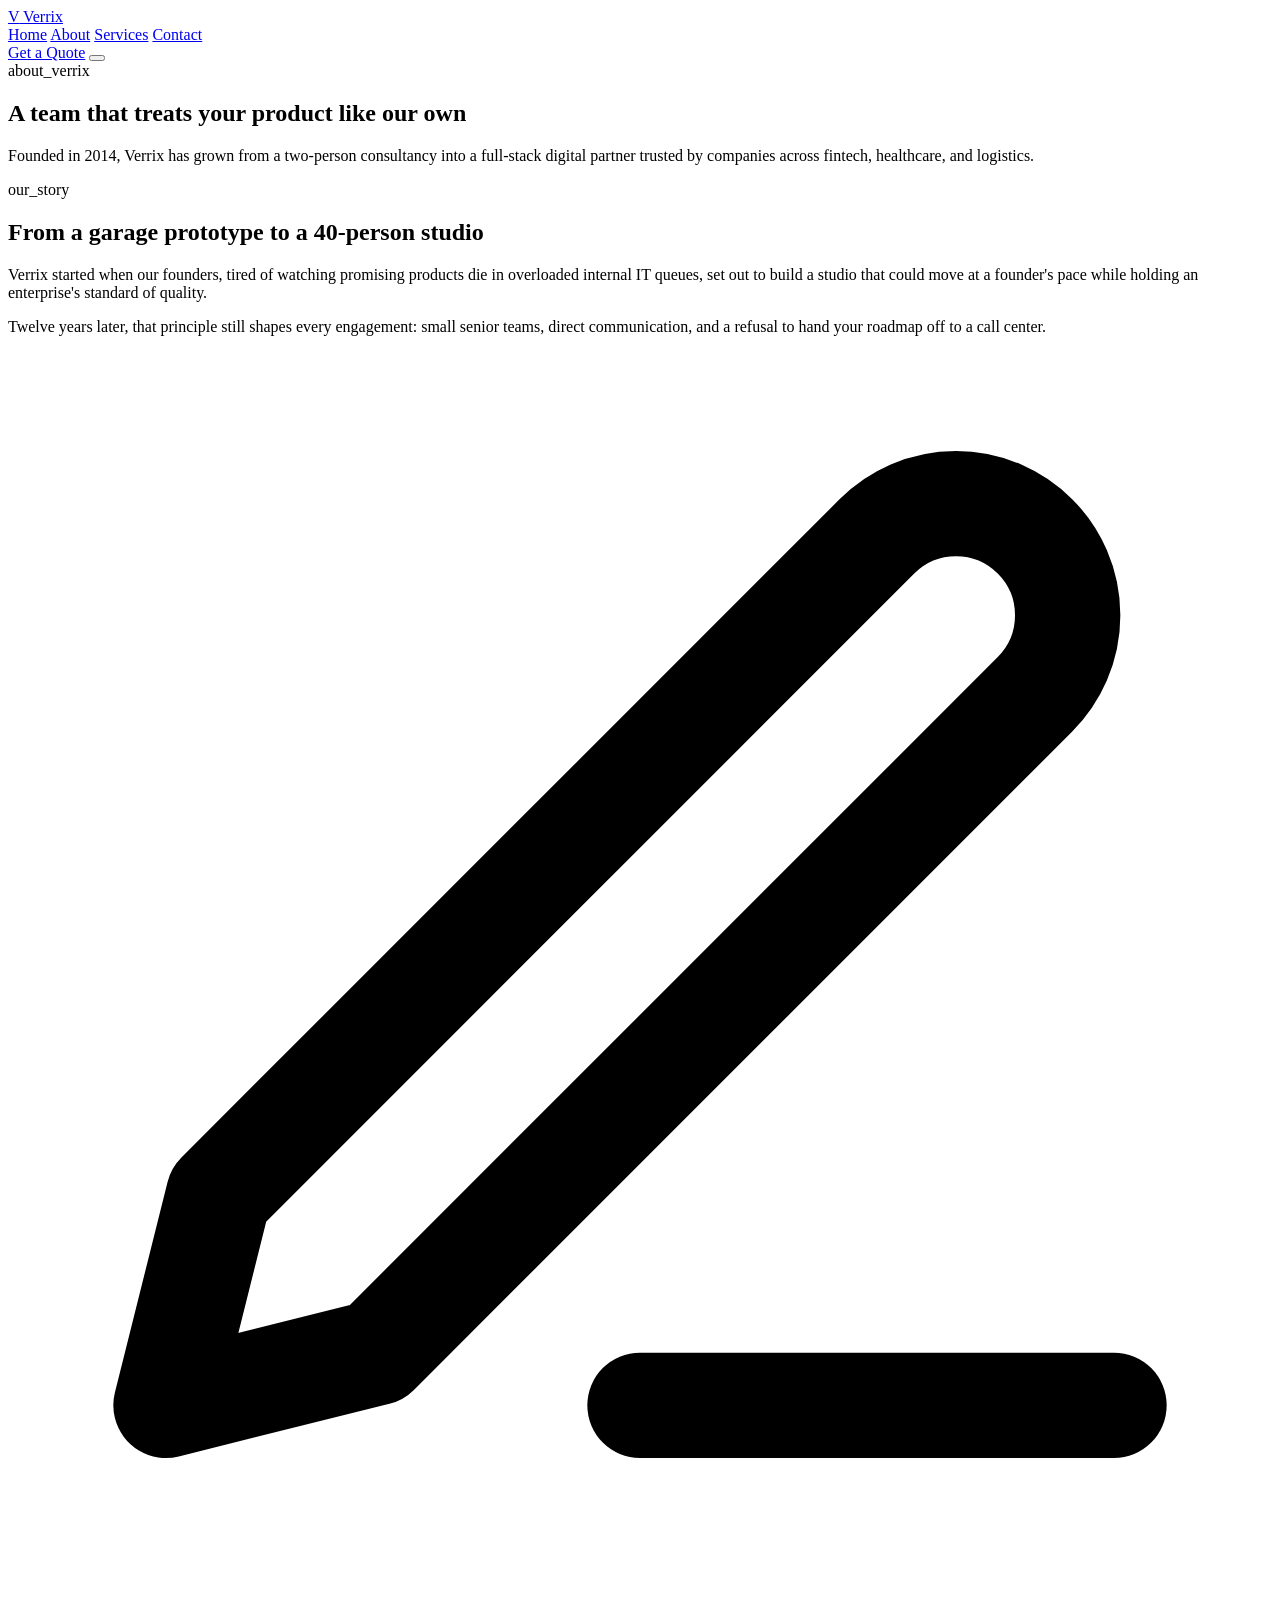
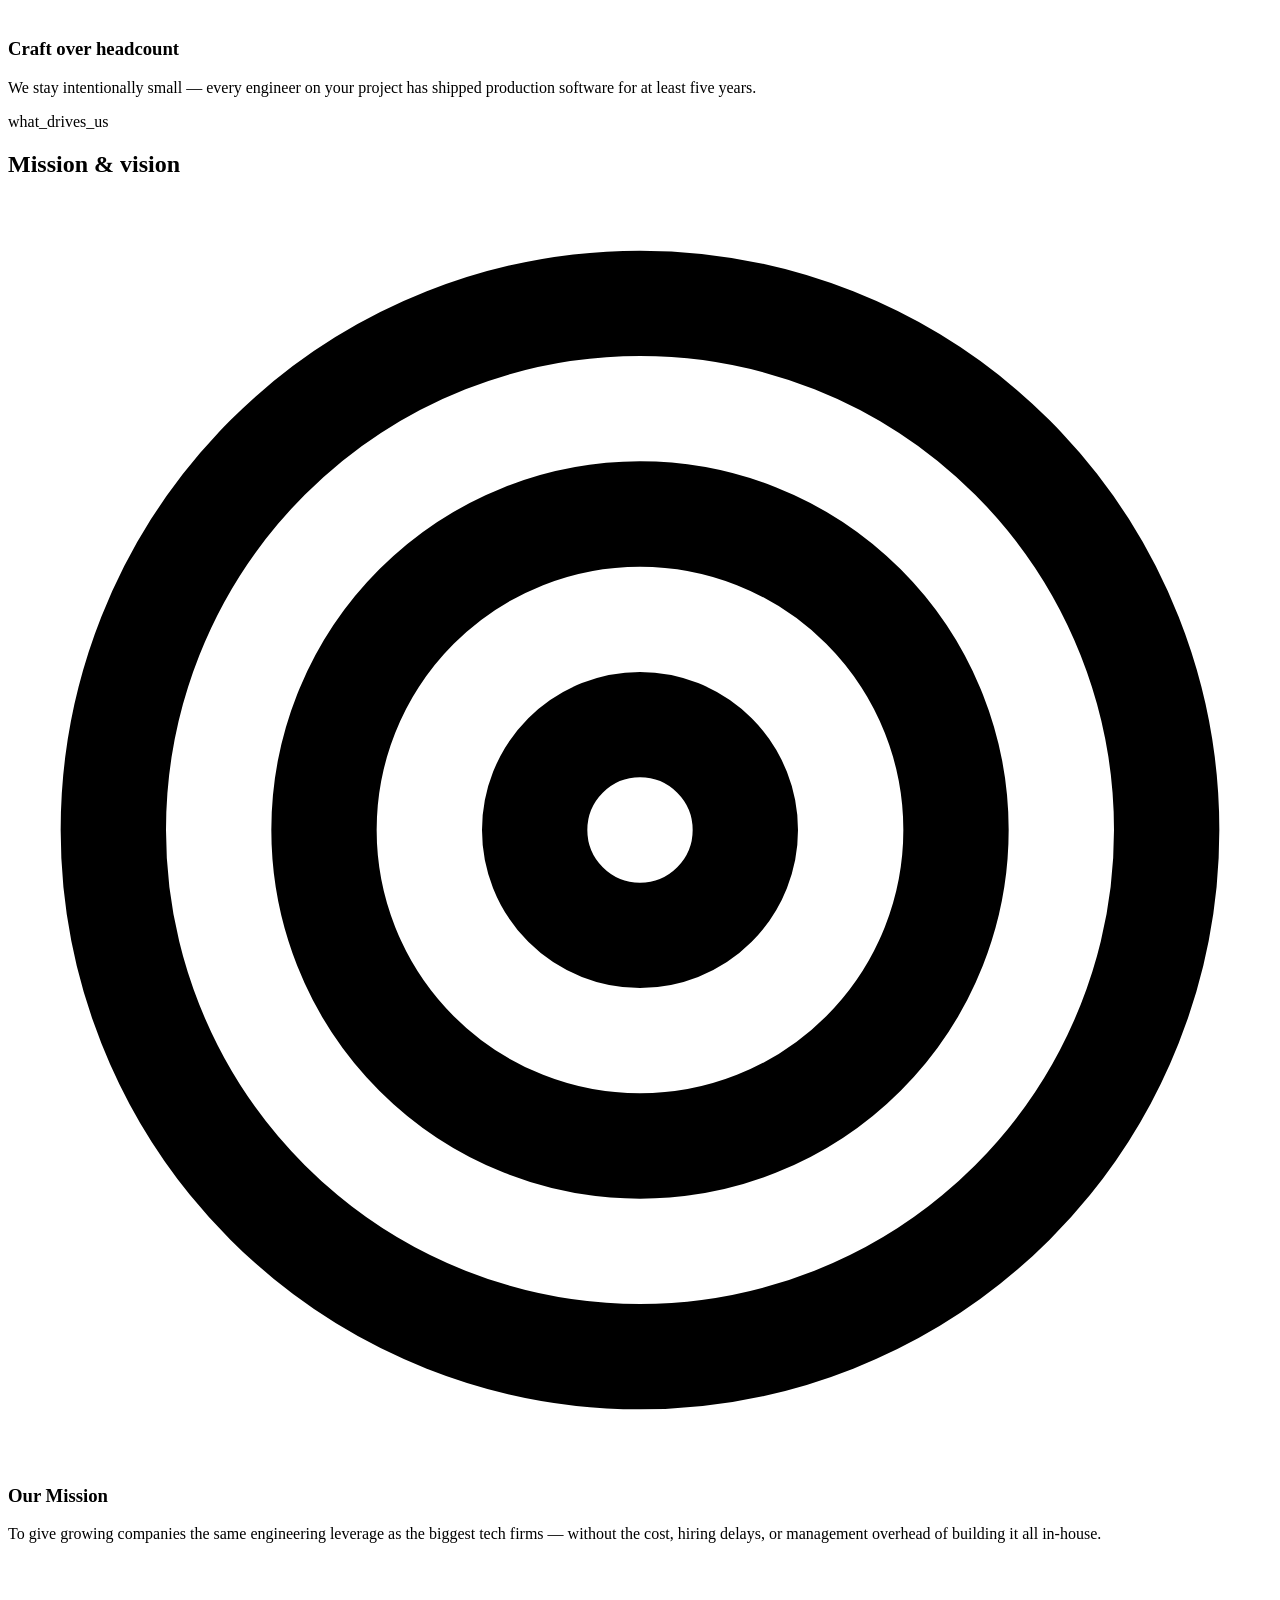
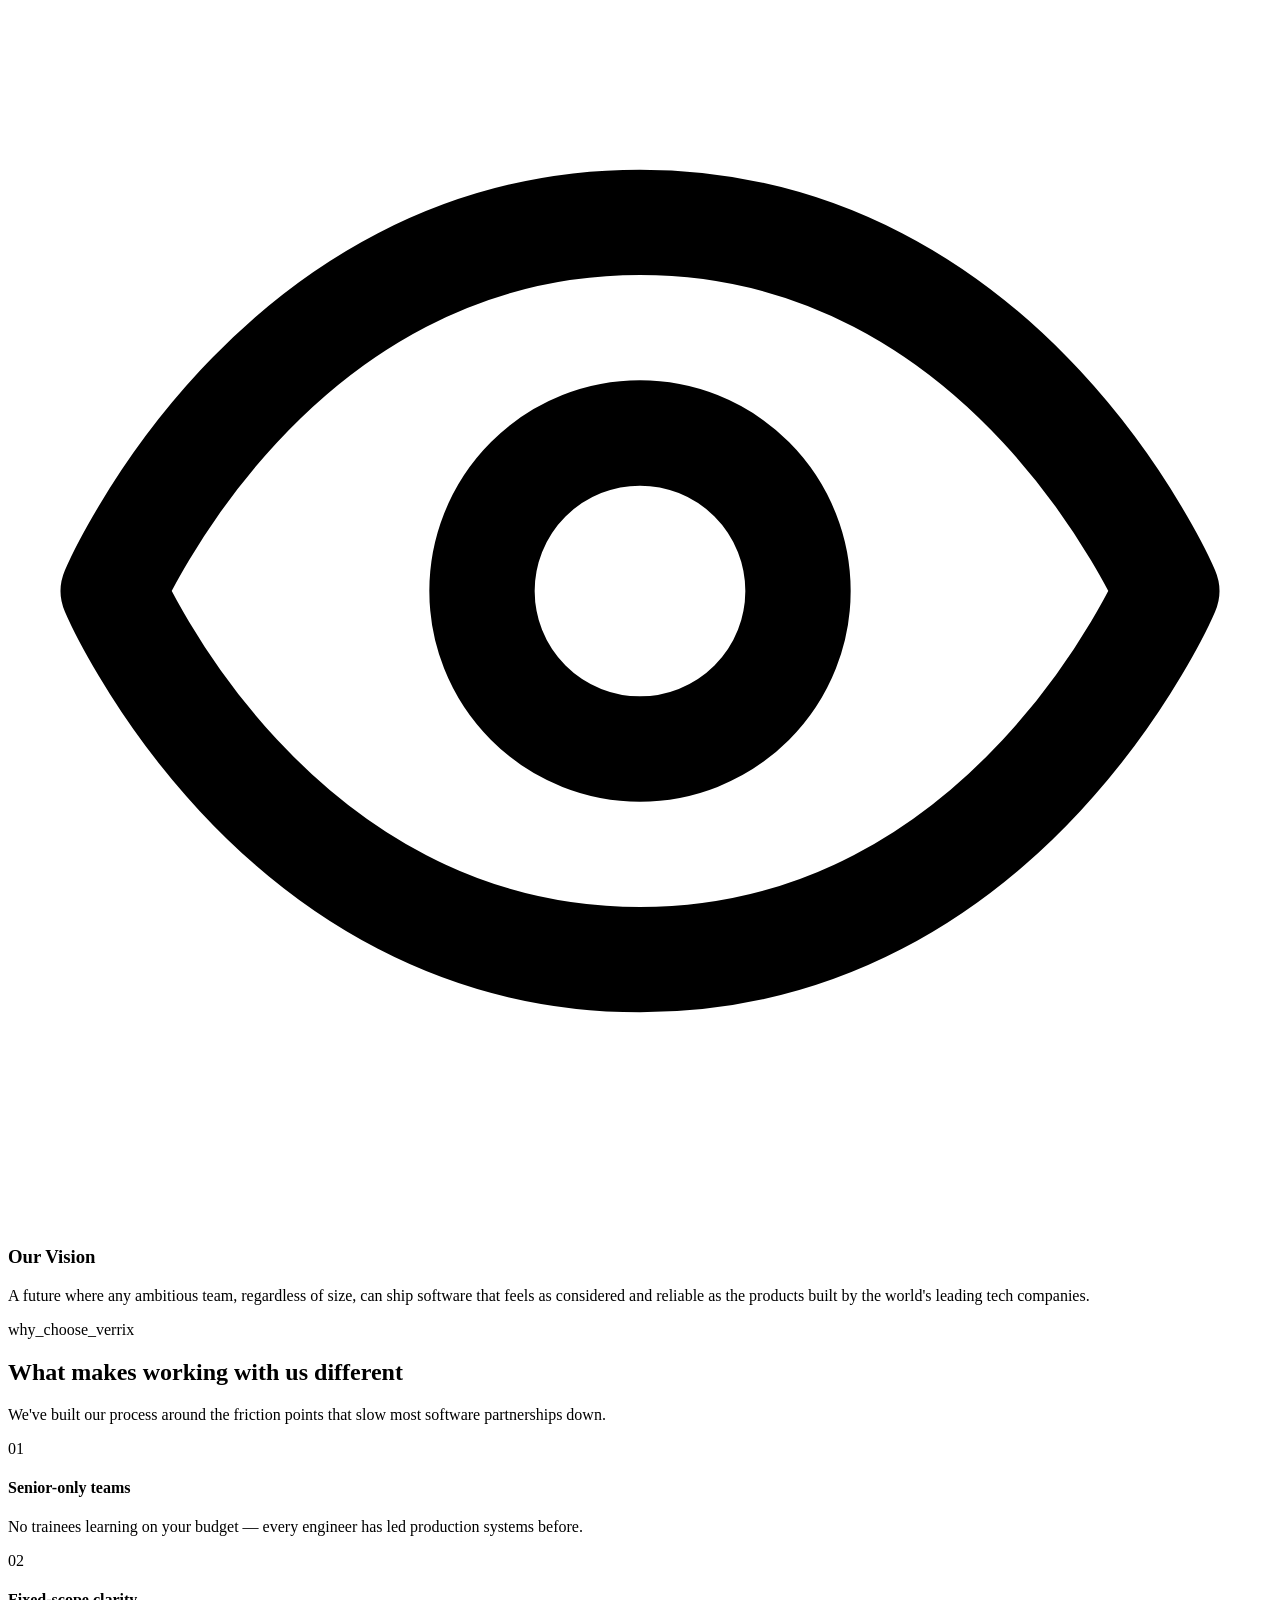
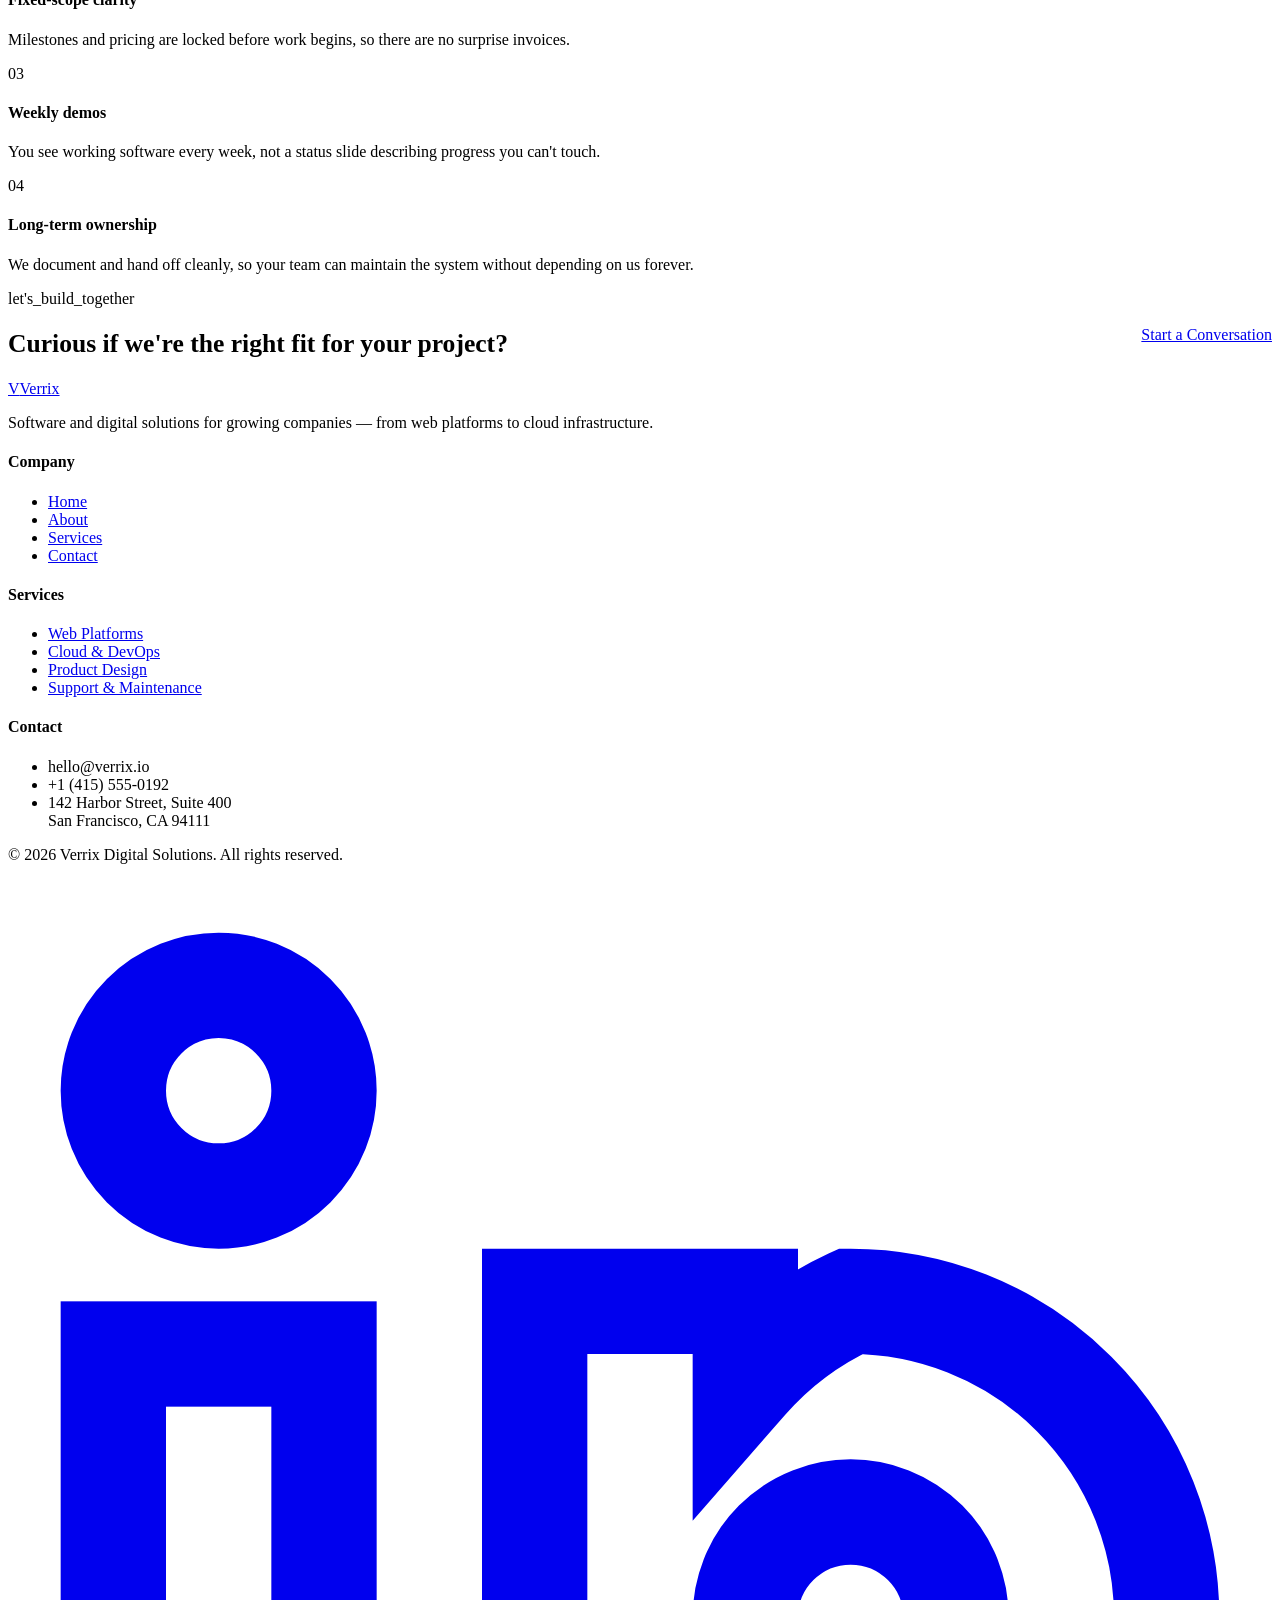
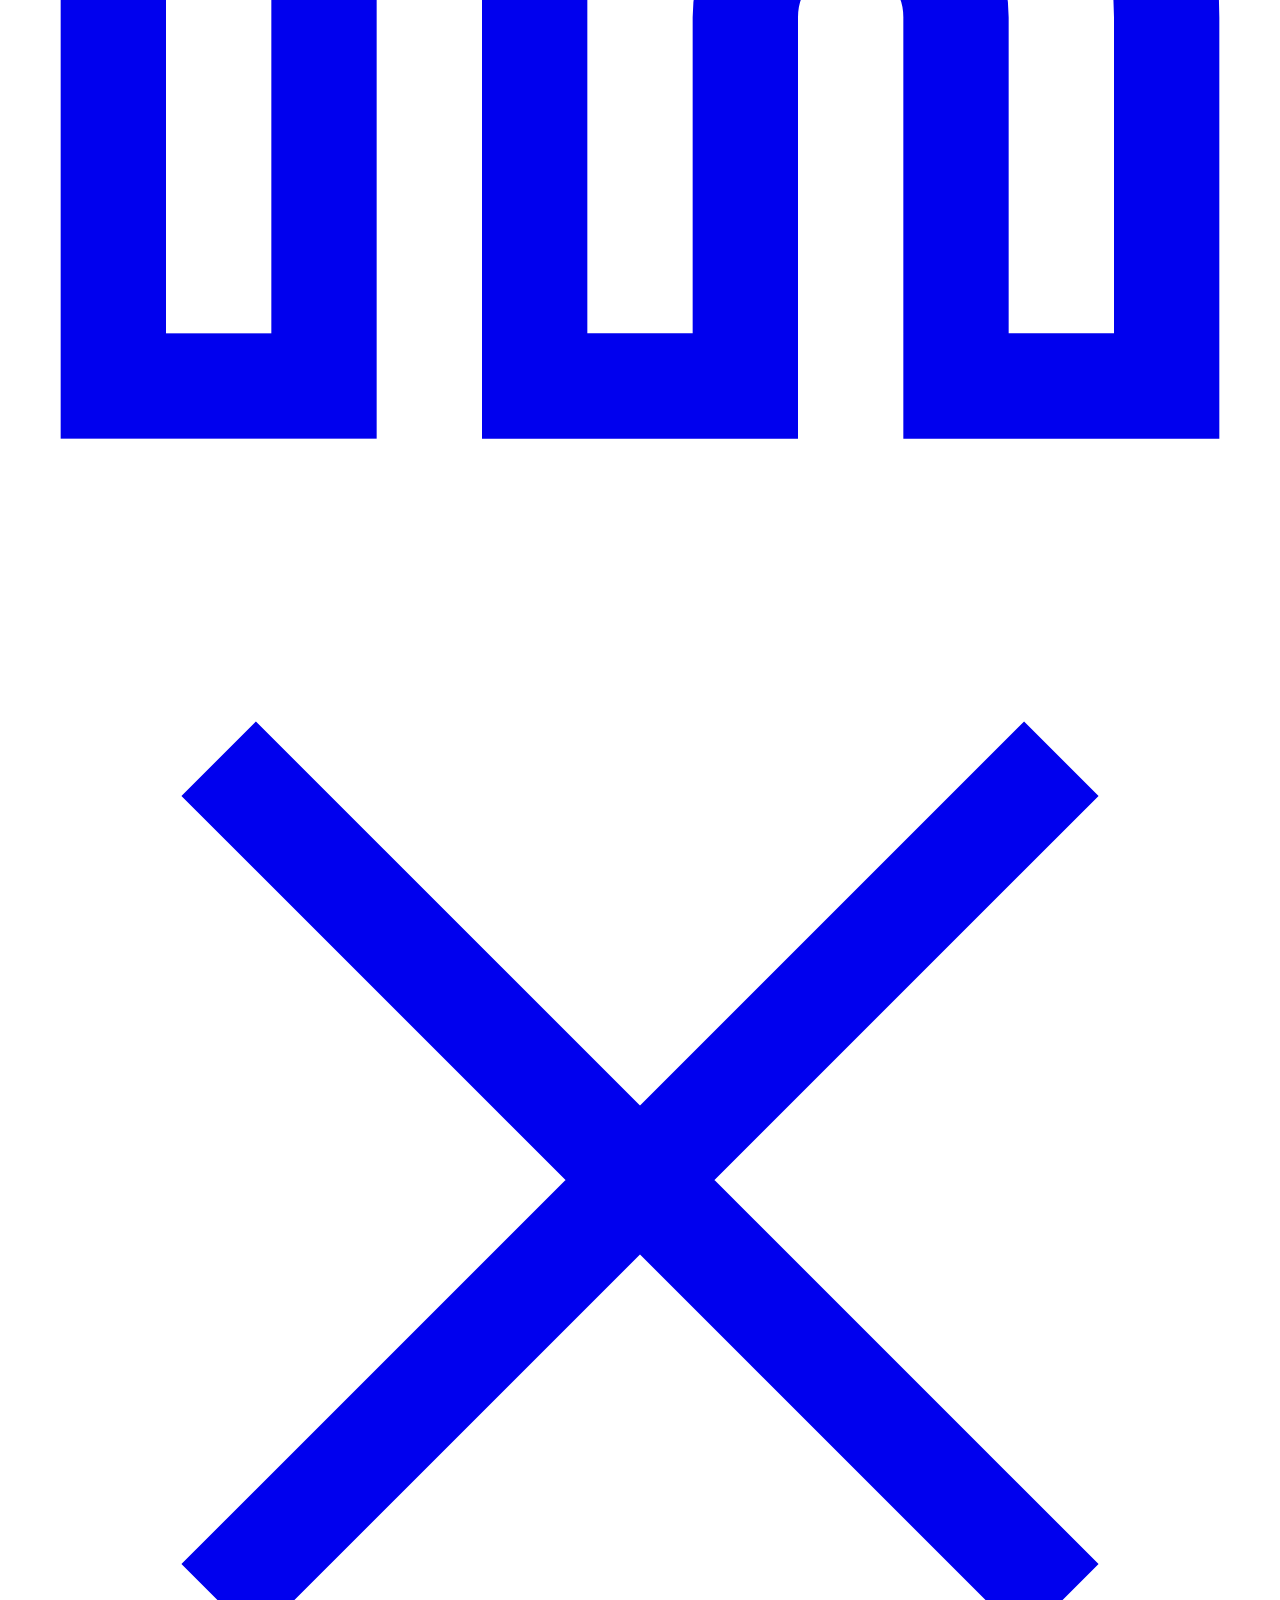
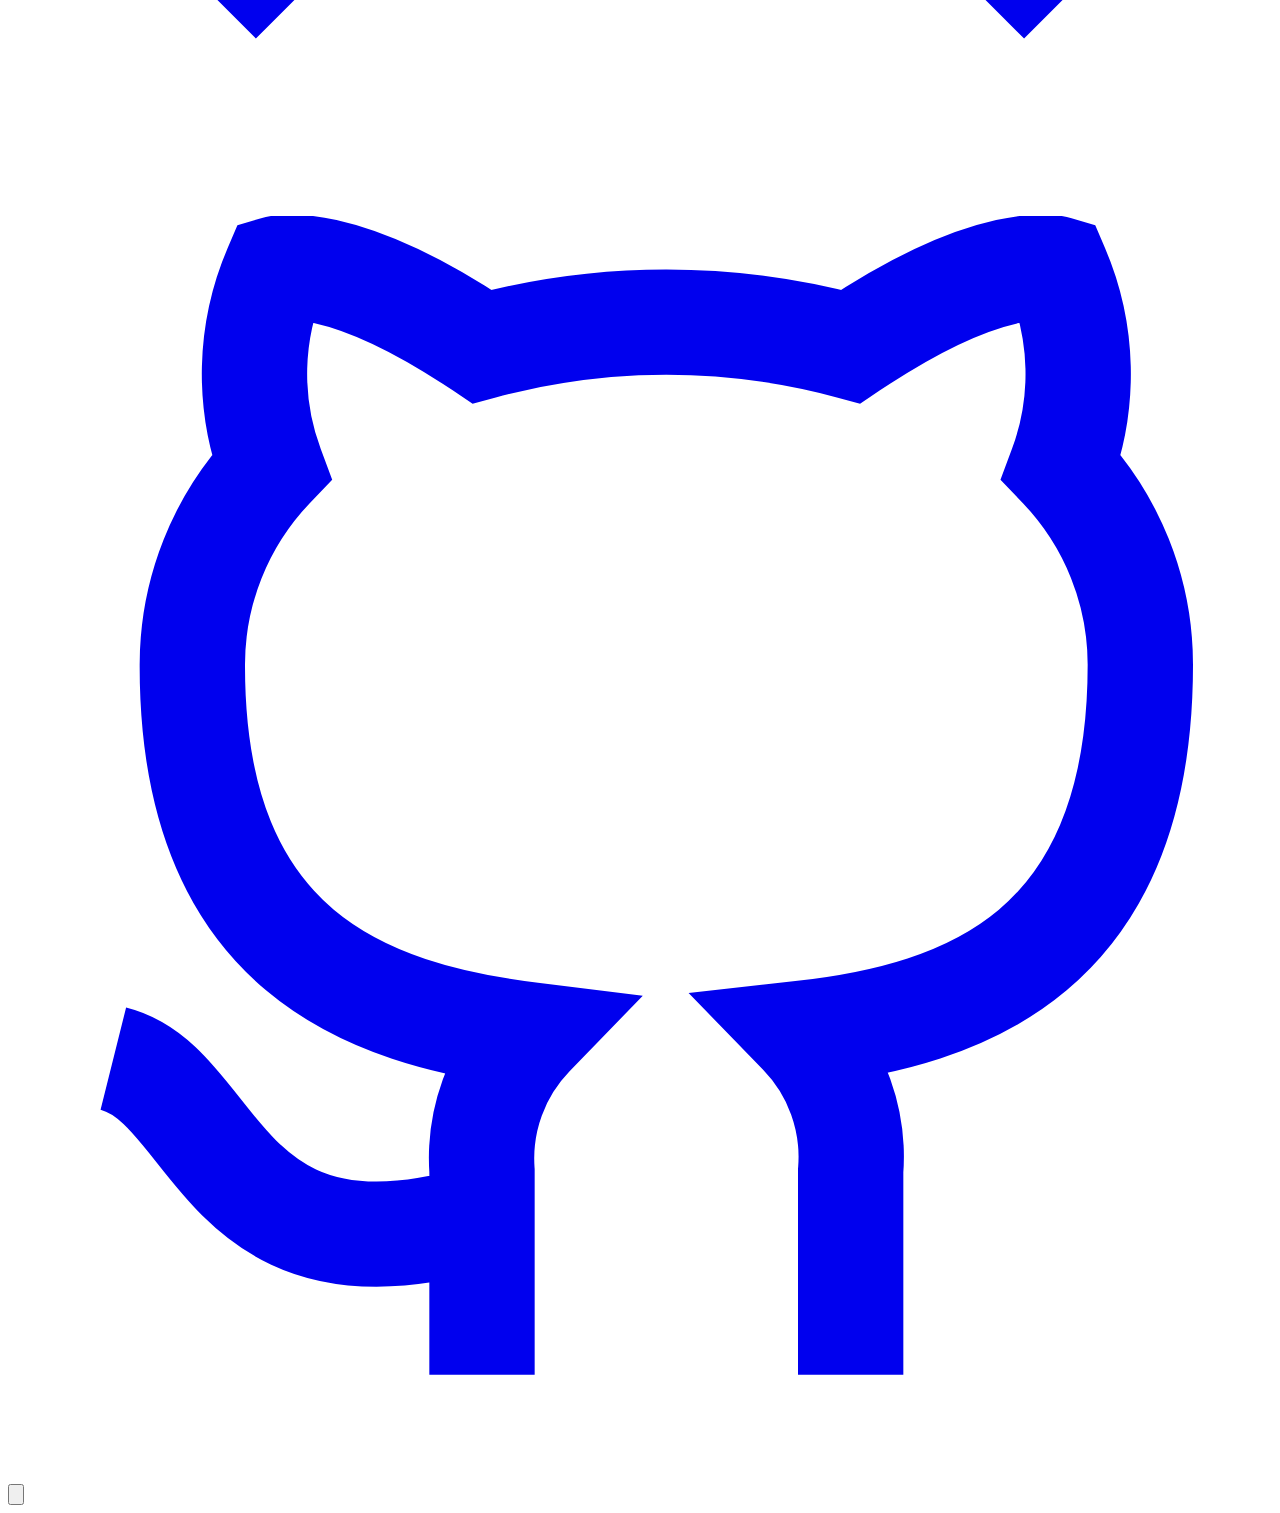
==== about.html @ 7f1b7626 "Add files via upload" ====
<!DOCTYPE html>
<html lang="en">
<head>
<meta charset="UTF-8">
<meta name="viewport" content="width=device-width, initial-scale=1.0">
<title>About Us — Verrix</title>
<meta name="description" content="Learn about Verrix's mission, vision, and why growing companies choose us as their software partner.">

<link rel="preconnect" href="https://fonts.googleapis.com">
<link href="https://fonts.googleapis.com/css2?family=Space+Grotesk:wght@500;600;700&family=Inter:wght@400;500;600&family=IBM+Plex+Mono:wght@500;600&display=swap" rel="stylesheet">

<link rel="stylesheet" href="css/style.css">
</head>
<body>

<!-- ============ NAVIGATION ============ -->
<header class="navbar">
  <div class="container">
    <a href="index.html" class="brand">
      <span class="brand-mark">V</span>
      Verrix
    </a>

    <nav class="nav-links" id="nav-links">
      <a href="index.html">Home</a>
      <a href="about.html">About</a>
      <a href="services.html">Services</a>
      <a href="contact.html">Contact</a>
    </nav>

    <div class="nav-cta">
      <a href="contact.html" class="btn btn-outline-dark">Get a Quote</a>
      <button class="hamburger" id="hamburger" aria-label="Toggle navigation menu" aria-expanded="false">
        <span></span><span></span><span></span>
      </button>
    </div>
  </div>
</header>

<main>

  <!-- ============ ABOUT HERO ============ -->
  <section class="about-hero">
    <div class="container">
      <span class="eyebrow">about_verrix</span>
      <h1>A team that treats your product like our own</h1>
      <p>Founded in 2014, Verrix has grown from a two-person consultancy into a full-stack digital partner trusted by companies across fintech, healthcare, and logistics.</p>
    </div>
  </section>

  <!-- ============ COMPANY INTRO ============ -->
  <section class="section">
    <div class="container">
      <div class="split">
        <div class="reveal">
          <span class="eyebrow">our_story</span>
          <h2>From a garage prototype to a 40-person studio</h2>
          <p style="margin-bottom:16px;">Verrix started when our founders, tired of watching promising products die in overloaded internal IT queues, set out to build a studio that could move at a founder's pace while holding an enterprise's standard of quality.</p>
          <p>Twelve years later, that principle still shapes every engagement: small senior teams, direct communication, and a refusal to hand your roadmap off to a call center.</p>
        </div>
        <div class="reveal">
          <div class="mv-card">
            <div class="card-icon">
              <svg viewBox="0 0 24 24" fill="none" stroke="currentColor" stroke-width="2" stroke-linecap="round" stroke-linejoin="round"><path d="M12 20h9"/><path d="M16.5 3.5a2.12 2.12 0 0 1 3 3L7 19l-4 1 1-4L16.5 3.5z"/></svg>
            </div>
            <h3>Craft over headcount</h3>
            <p>We stay intentionally small — every engineer on your project has shipped production software for at least five years.</p>
          </div>
        </div>
      </div>
    </div>
  </section>

  <!-- ============ MISSION & VISION ============ -->
  <section class="section bg-dim">
    <div class="container">
      <div class="section-head">
        <span class="eyebrow">what_drives_us</span>
        <h2>Mission &amp; vision</h2>
      </div>

      <div class="split">
        <div class="mv-card reveal">
          <div class="card-icon">
            <svg viewBox="0 0 24 24" fill="none" stroke="currentColor" stroke-width="2" stroke-linecap="round" stroke-linejoin="round"><circle cx="12" cy="12" r="10"/><circle cx="12" cy="12" r="6"/><circle cx="12" cy="12" r="2"/></svg>
          </div>
          <h3>Our Mission</h3>
          <p>To give growing companies the same engineering leverage as the biggest tech firms — without the cost, hiring delays, or management overhead of building it all in-house.</p>
        </div>

        <div class="mv-card reveal">
          <div class="card-icon">
            <svg viewBox="0 0 24 24" fill="none" stroke="currentColor" stroke-width="2" stroke-linecap="round" stroke-linejoin="round"><path d="M2 12s3-7 10-7 10 7 10 7-3 7-10 7-10-7-10-7z"/><circle cx="12" cy="12" r="3"/></svg>
          </div>
          <h3>Our Vision</h3>
          <p>A future where any ambitious team, regardless of size, can ship software that feels as considered and reliable as the products built by the world's leading tech companies.</p>
        </div>
      </div>
    </div>
  </section>

  <!-- ============ WHY CHOOSE US ============ -->
  <section class="section">
    <div class="container">
      <div class="section-head">
        <span class="eyebrow">why_choose_verrix</span>
        <h2>What makes working with us different</h2>
        <p>We've built our process around the friction points that slow most software partnerships down.</p>
      </div>

      <div class="why-grid">
        <div class="why-item reveal">
          <div class="why-num">01</div>
          <h4>Senior-only teams</h4>
          <p>No trainees learning on your budget — every engineer has led production systems before.</p>
        </div>
        <div class="why-item reveal">
          <div class="why-num">02</div>
          <h4>Fixed-scope clarity</h4>
          <p>Milestones and pricing are locked before work begins, so there are no surprise invoices.</p>
        </div>
        <div class="why-item reveal">
          <div class="why-num">03</div>
          <h4>Weekly demos</h4>
          <p>You see working software every week, not a status slide describing progress you can't touch.</p>
        </div>
        <div class="why-item reveal">
          <div class="why-num">04</div>
          <h4>Long-term ownership</h4>
          <p>We document and hand off cleanly, so your team can maintain the system without depending on us forever.</p>
        </div>
      </div>
    </div>
  </section>

  <!-- ============ CTA STRIP ============ -->
  <section class="section-tight bg-ink">
    <div class="container" style="display:flex; align-items:center; justify-content:space-between; flex-wrap:wrap; gap:24px;">
      <div>
        <span class="eyebrow">let's_build_together</span>
        <h2 style="font-size:1.6rem;">Curious if we're the right fit for your project?</h2>
      </div>
      <a href="contact.html" class="btn btn-primary">Start a Conversation</a>
    </div>
  </section>

</main>

<!-- ============ FOOTER ============ -->
<footer class="site-footer">
  <div class="container">
    <div class="footer-grid">
      <div class="footer-brand">
        <a href="index.html" class="brand"><span class="brand-mark">V</span>Verrix</a>
        <p>Software and digital solutions for growing companies — from web platforms to cloud infrastructure.</p>
      </div>

      <div class="footer-col">
        <h4>Company</h4>
        <ul>
          <li><a href="index.html">Home</a></li>
          <li><a href="about.html">About</a></li>
          <li><a href="services.html">Services</a></li>
          <li><a href="contact.html">Contact</a></li>
        </ul>
      </div>

      <div class="footer-col">
        <h4>Services</h4>
        <ul>
          <li><a href="services.html">Web Platforms</a></li>
          <li><a href="services.html">Cloud &amp; DevOps</a></li>
          <li><a href="services.html">Product Design</a></li>
          <li><a href="services.html">Support &amp; Maintenance</a></li>
        </ul>
      </div>

      <div class="footer-col">
        <h4>Contact</h4>
        <ul>
          <li>hello@verrix.io</li>
          <li>+1 (415) 555-0192</li>
          <li>142 Harbor Street, Suite 400<br>San Francisco, CA 94111</li>
        </ul>
      </div>
    </div>

    <div class="footer-bottom">
      <p>&copy; 2026 Verrix Digital Solutions. All rights reserved.</p>
      <div class="footer-social">
        <a href="#" aria-label="LinkedIn"><svg viewBox="0 0 24 24" fill="none" stroke="currentColor" stroke-width="2"><path d="M16 8a6 6 0 0 1 6 6v7h-4v-7a2 2 0 0 0-4 0v7h-4V8h4v1.5A6 6 0 0 1 16 8z"/><rect x="2" y="9" width="4" height="12"/><circle cx="4" cy="4" r="2"/></svg></a>
        <a href="#" aria-label="Twitter/X"><svg viewBox="0 0 24 24" fill="none" stroke="currentColor" stroke-width="2"><path d="M4 4l16 16M20 4L4 20"/></svg></a>
        <a href="#" aria-label="GitHub"><svg viewBox="0 0 24 24" fill="none" stroke="currentColor" stroke-width="2"><path d="M9 19c-5 1.5-5-2.5-7-3m14 6v-3.87a3.37 3.37 0 0 0-.94-2.61c3.14-.35 6.44-1.54 6.44-7A5.44 5.44 0 0 0 20 4.77 5.07 5.07 0 0 0 19.91 1S18.73.65 16 2.48a13.38 13.38 0 0 0-7 0C6.27.65 5.09 1 5.09 1A5.07 5.07 0 0 0 5 4.77a5.44 5.44 0 0 0-1.5 3.78c0 5.42 3.3 6.61 6.44 7A3.37 3.37 0 0 0 9 18.13V22"/></svg></a>
      </div>
    </div>
  </div>
</footer>

<button class="scroll-top" aria-label="Scroll to top">
  <svg viewBox="0 0 24 24" fill="none" stroke="currentColor" stroke-width="2" stroke-linecap="round" stroke-linejoin="round"><line x1="12" y1="19" x2="12" y2="5"/><polyline points="5 12 12 5 19 12"/></svg>
</button>

<script src="js/script.js"></script>
</body>
</html>
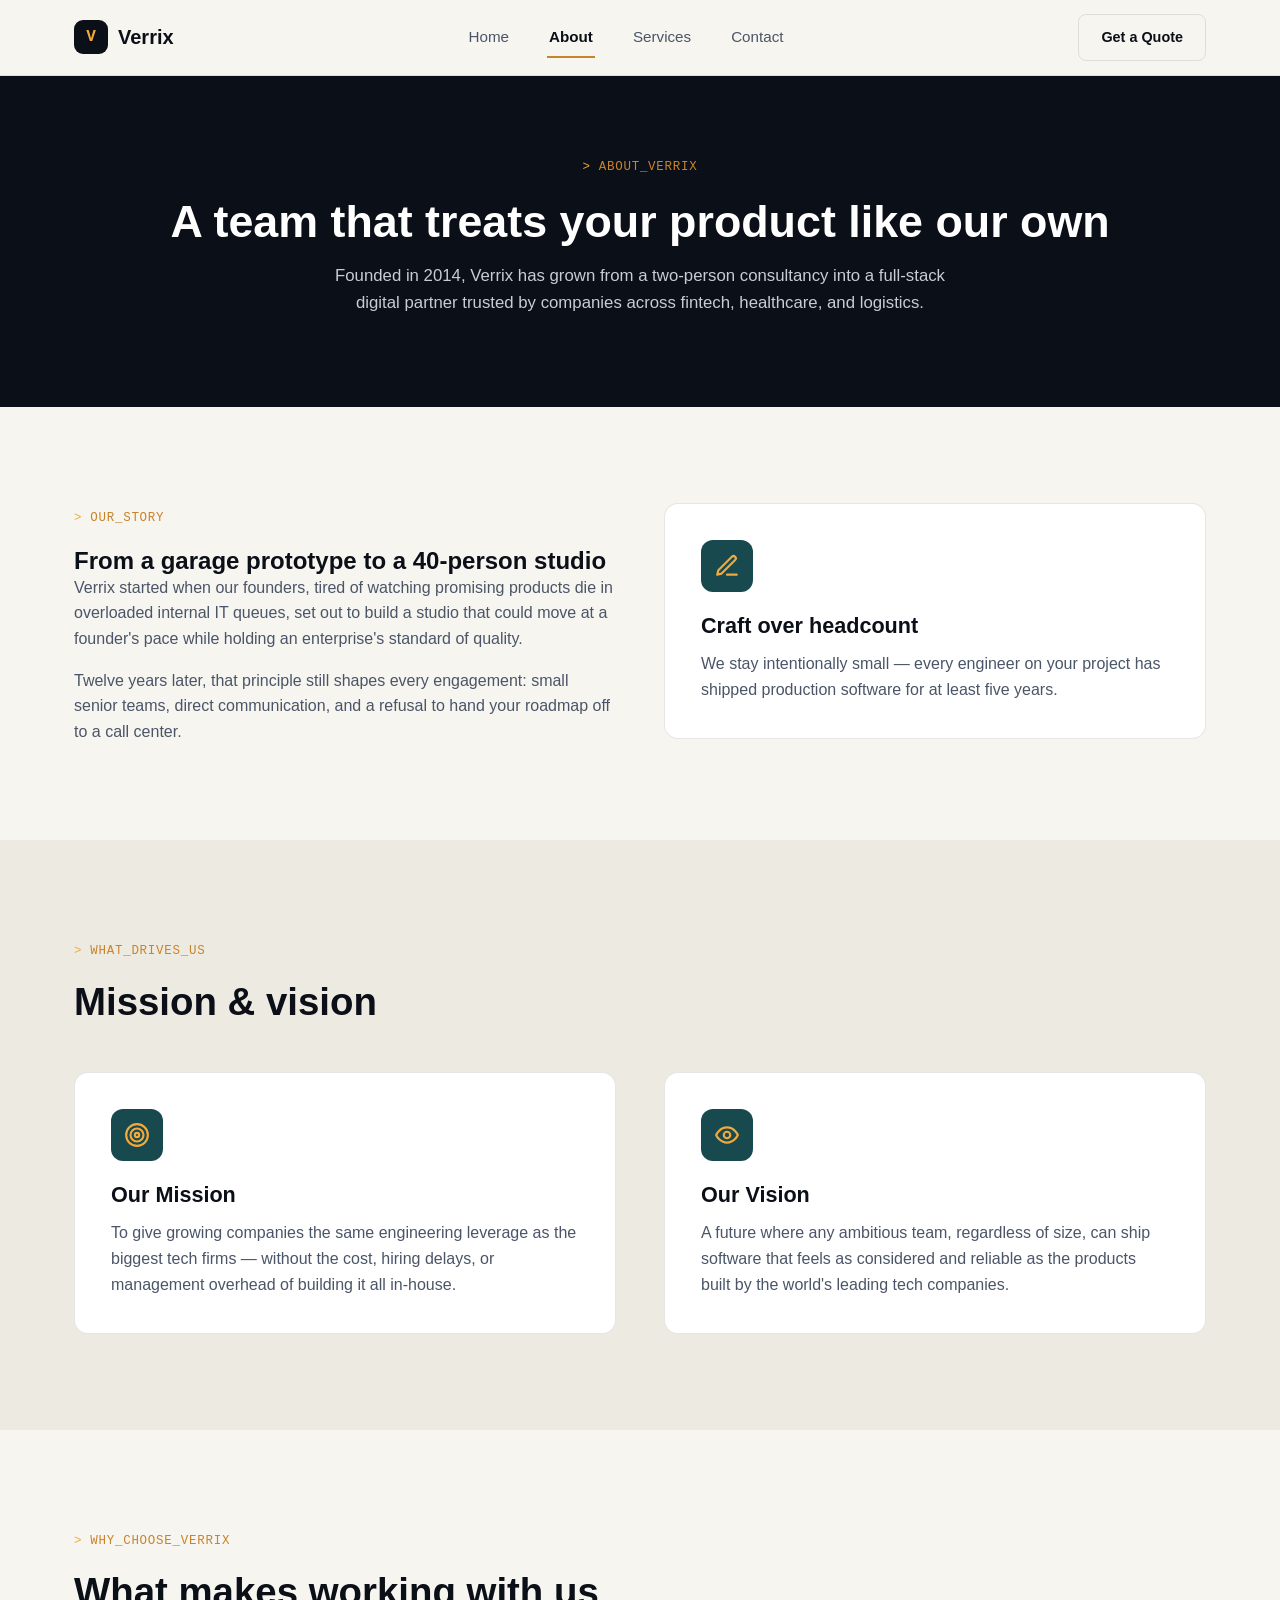
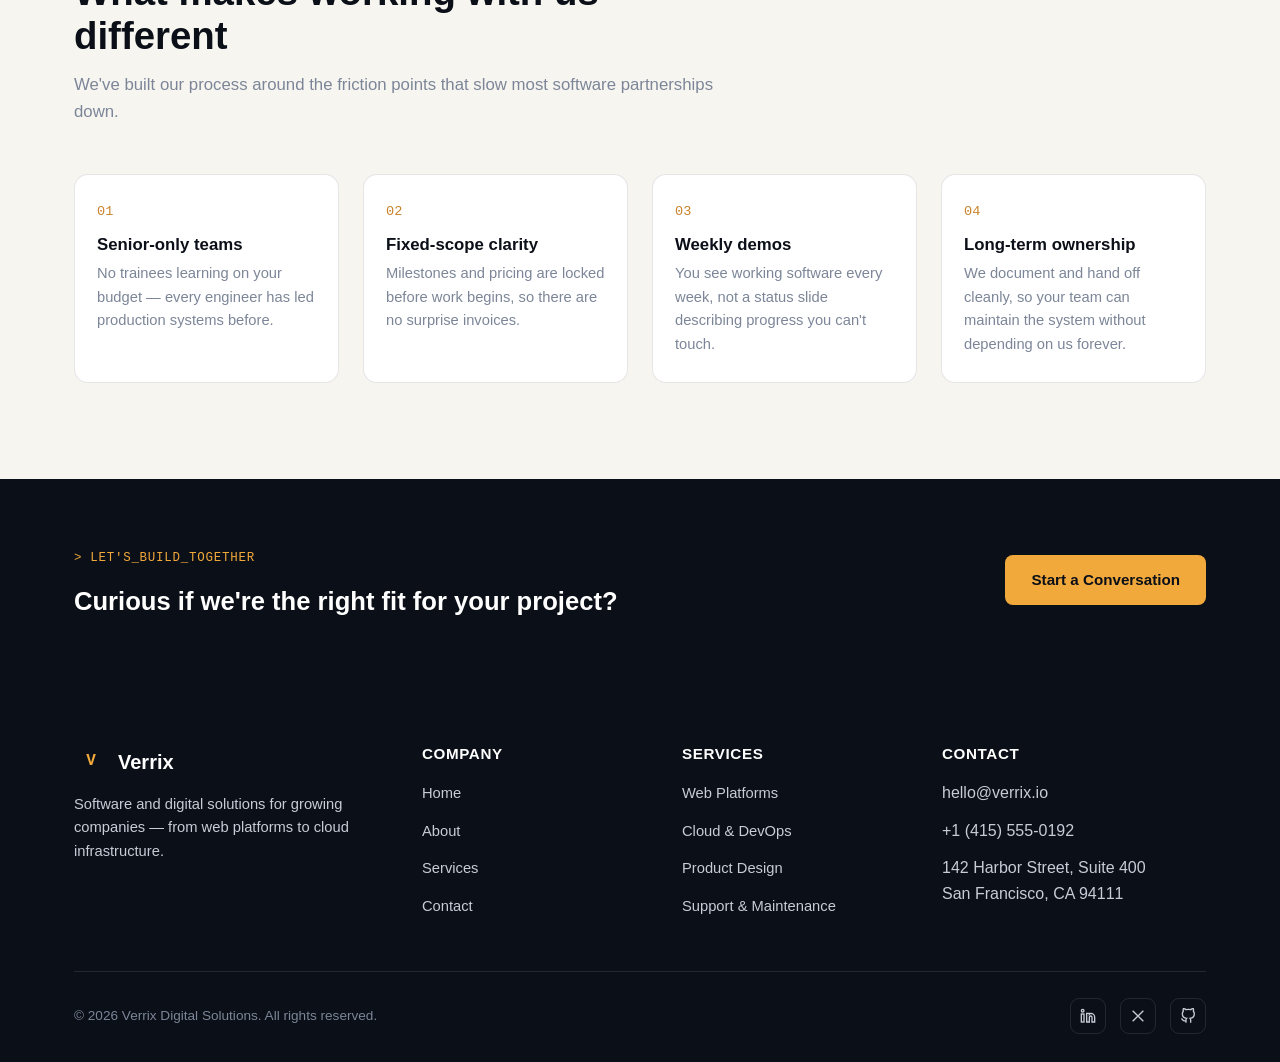
==== commit f7ea541b: "Update stylesheet and script link paths in about.html" ====
--- a/about.html
+++ b/about.html
@@ -9,7 +9,7 @@
 <link rel="preconnect" href="https://fonts.googleapis.com">
 <link href="https://fonts.googleapis.com/css2?family=Space+Grotesk:wght@500;600;700&family=Inter:wght@400;500;600&family=IBM+Plex+Mono:wght@500;600&display=swap" rel="stylesheet">
 
-<link rel="stylesheet" href="css/style.css">
+<link rel="stylesheet" href="style.css">
 </head>
 <body>
 
@@ -200,6 +200,6 @@
   <svg viewBox="0 0 24 24" fill="none" stroke="currentColor" stroke-width="2" stroke-linecap="round" stroke-linejoin="round"><line x1="12" y1="19" x2="12" y2="5"/><polyline points="5 12 12 5 19 12"/></svg>
 </button>
 
-<script src="js/script.js"></script>
+<script src="script.js"></script>
 </body>
 </html>
--- a/style.css
+++ b/style.css
@@ -0,0 +1,768 @@
+/* =========================================================
+   VERRIX — Software & Digital Solutions
+   Stylesheet
+   Structure:
+   1. Design tokens
+   2. Reset & base
+   3. Layout utilities
+   4. Buttons
+   5. Navigation
+   6. Hero
+   7. Sections shared (eyebrow, section head)
+   8. Feature / Service cards
+   9. About page
+   10. Contact page
+   11. Footer
+   12. Scroll-to-top
+   13. Animations
+   14. Media queries
+   ========================================================= */
+
+/* ---------- 1. Design tokens ---------- */
+:root{
+  /* Core palette */
+  --ink: #0B0F17;          /* near-black navy, primary dark surface */
+  --ink-soft: #121a29;      /* slightly lighter dark surface */
+  --paper: #F7F5F0;         /* warm off-white, primary light surface */
+  --paper-dim: #EDEAE1;     /* secondary light surface */
+  --amber: #F2A93B;         /* signature accent */
+  --amber-dim: #C9832A;     /* accent, hover/darker */
+  --teal: #17494F;          /* deep teal, secondary accent for depth */
+  --teal-light: #2B6B72;
+  --slate: #4A5568;         /* body text on light */
+  --slate-light: #7C8698;   /* secondary text on light */
+  --mist: #C7CCD6;          /* body text on dark */
+  --white: #FFFFFF;
+  --line: rgba(255,255,255,0.10);
+  --line-dark: rgba(11,15,23,0.10);
+
+  /* Type */
+  --font-display: 'Space Grotesk', 'Segoe UI', sans-serif;
+  --font-body: 'Inter', 'Segoe UI', sans-serif;
+  --font-mono: 'IBM Plex Mono', 'Courier New', monospace;
+
+  /* Layout */
+  --container: 1180px;
+  --radius: 14px;
+  --radius-sm: 8px;
+  --nav-height: 76px;
+}
+
+/* ---------- 2. Reset & base ---------- */
+*, *::before, *::after{ box-sizing: border-box; margin: 0; padding: 0; }
+
+html{
+  scroll-behavior: smooth;
+  scroll-padding-top: calc(var(--nav-height) + 12px);
+}
+
+body{
+  font-family: var(--font-body);
+  color: var(--slate);
+  background: var(--paper);
+  line-height: 1.6;
+  -webkit-font-smoothing: antialiased;
+  overflow-x: hidden;
+}
+
+img{ max-width: 100%; display: block; }
+
+a{ color: inherit; text-decoration: none; }
+
+ul{ list-style: none; }
+
+h1, h2, h3, h4{
+  font-family: var(--font-display);
+  color: var(--ink);
+  line-height: 1.15;
+  font-weight: 600;
+}
+
+button{ font-family: inherit; cursor: pointer; border: none; background: none; }
+
+input, textarea{ font-family: inherit; font-size: 1rem; }
+
+:focus-visible{
+  outline: 2px solid var(--amber);
+  outline-offset: 3px;
+}
+
+/* Respect reduced motion preference */
+@media (prefers-reduced-motion: reduce){
+  *{ animation-duration: 0.001ms !important; animation-iteration-count: 1 !important; transition-duration: 0.001ms !important; scroll-behavior: auto !important; }
+}
+
+/* ---------- 3. Layout utilities ---------- */
+.container{
+  width: 100%;
+  max-width: var(--container);
+  margin: 0 auto;
+  padding: 0 24px;
+}
+
+.section{
+  padding: 96px 0;
+}
+
+.section-tight{
+  padding: 64px 0;
+}
+
+.bg-ink{ background: var(--ink); color: var(--mist); }
+.bg-ink h1, .bg-ink h2, .bg-ink h3, .bg-ink h4{ color: var(--white); }
+.bg-dim{ background: var(--paper-dim); }
+
+.eyebrow{
+  display: inline-flex;
+  align-items: center;
+  gap: 8px;
+  font-family: var(--font-mono);
+  font-size: 0.78rem;
+  letter-spacing: 0.06em;
+  color: var(--amber-dim);
+  text-transform: uppercase;
+  margin-bottom: 18px;
+}
+.bg-ink .eyebrow{ color: var(--amber); }
+
+.eyebrow::before{ content: '>'; color: var(--amber); }
+
+.section-head{
+  max-width: 640px;
+  margin-bottom: 48px;
+}
+
+.section-head h2{
+  font-size: clamp(1.7rem, 3vw, 2.4rem);
+  margin-bottom: 14px;
+}
+
+.section-head p{
+  font-size: 1.05rem;
+  color: var(--slate-light);
+}
+
+.bg-ink .section-head p{ color: var(--mist); }
+
+/* ---------- 4. Buttons ---------- */
+.btn{
+  display: inline-flex;
+  align-items: center;
+  gap: 10px;
+  padding: 13px 26px;
+  border-radius: var(--radius-sm);
+  font-weight: 600;
+  font-size: 0.95rem;
+  transition: transform 0.2s ease, box-shadow 0.2s ease, background 0.2s ease, color 0.2s ease;
+  white-space: nowrap;
+}
+
+.btn-primary{
+  background: var(--amber);
+  color: var(--ink);
+}
+.btn-primary:hover{
+  background: var(--amber-dim);
+  transform: translateY(-2px);
+  box-shadow: 0 10px 24px rgba(242,169,59,0.28);
+}
+
+.btn-ghost{
+  background: transparent;
+  color: var(--white);
+  border: 1px solid var(--line);
+}
+.btn-ghost:hover{
+  border-color: var(--amber);
+  color: var(--amber);
+  transform: translateY(-2px);
+}
+
+.btn-outline-dark{
+  background: transparent;
+  color: var(--ink);
+  border: 1px solid var(--line-dark);
+}
+.btn-outline-dark:hover{
+  border-color: var(--teal);
+  color: var(--teal);
+  transform: translateY(-2px);
+}
+
+.btn-block{ width: 100%; justify-content: center; }
+
+/* ---------- 5. Navigation ---------- */
+.navbar{
+  position: sticky;
+  top: 0;
+  z-index: 1000;
+  height: var(--nav-height);
+  display: flex;
+  align-items: center;
+  background: rgba(247,245,240,0.92);
+  backdrop-filter: blur(10px);
+  border-bottom: 1px solid var(--line-dark);
+}
+
+.navbar .container{
+  display: flex;
+  align-items: center;
+  justify-content: space-between;
+}
+
+.brand{
+  display: flex;
+  align-items: center;
+  gap: 10px;
+  font-family: var(--font-display);
+  font-weight: 700;
+  font-size: 1.25rem;
+  color: var(--ink);
+}
+
+.brand-mark{
+  width: 34px;
+  height: 34px;
+  border-radius: 9px;
+  background: var(--ink);
+  color: var(--amber);
+  display: flex;
+  align-items: center;
+  justify-content: center;
+  font-family: var(--font-mono);
+  font-weight: 700;
+  font-size: 1rem;
+}
+
+.nav-links{
+  display: flex;
+  align-items: center;
+  gap: 36px;
+}
+
+.nav-links a{
+  position: relative;
+  font-size: 0.95rem;
+  font-weight: 500;
+  color: var(--slate);
+  padding: 8px 2px;
+  transition: color 0.2s ease;
+}
+
+.nav-links a::after{
+  content: '';
+  position: absolute;
+  left: 0;
+  bottom: 0;
+  height: 2px;
+  width: 0;
+  background: var(--amber-dim);
+  transition: width 0.25s ease;
+}
+
+.nav-links a:hover{ color: var(--ink); }
+.nav-links a:hover::after{ width: 100%; }
+
+.nav-links a.active{ color: var(--ink); font-weight: 600; }
+.nav-links a.active::after{ width: 100%; background: var(--amber-dim); }
+
+.nav-cta{ display: flex; align-items: center; gap: 18px; }
+.nav-cta .btn{ padding: 11px 22px; font-size: 0.9rem; }
+
+.hamburger{
+  display: none;
+  flex-direction: column;
+  gap: 5px;
+  width: 30px;
+  height: 22px;
+  justify-content: center;
+  z-index: 1100;
+}
+
+.hamburger span{
+  display: block;
+  height: 2px;
+  width: 100%;
+  background: var(--ink);
+  border-radius: 2px;
+  transition: transform 0.3s ease, opacity 0.3s ease;
+}
+
+.hamburger.open span:nth-child(1){ transform: translateY(7px) rotate(45deg); }
+.hamburger.open span:nth-child(2){ opacity: 0; }
+.hamburger.open span:nth-child(3){ transform: translateY(-7px) rotate(-45deg); }
+
+/* ---------- 6. Hero ---------- */
+.hero{
+  position: relative;
+  background: var(--ink);
+  overflow: hidden;
+  padding: 88px 0 100px;
+}
+
+.hero::before{
+  /* Subtle blueprint / circuit grid to echo "software" subject */
+  content: '';
+  position: absolute;
+  inset: 0;
+  background-image:
+    linear-gradient(rgba(255,255,255,0.045) 1px, transparent 1px),
+    linear-gradient(90deg, rgba(255,255,255,0.045) 1px, transparent 1px);
+  background-size: 42px 42px;
+  mask-image: radial-gradient(ellipse at 30% 30%, black 10%, transparent 70%);
+  pointer-events: none;
+}
+
+.hero .container{
+  position: relative;
+  display: grid;
+  grid-template-columns: 1.05fr 0.95fr;
+  gap: 56px;
+  align-items: center;
+}
+
+.hero-copy h1{
+  font-size: clamp(2.2rem, 4.4vw, 3.4rem);
+  color: var(--white);
+  margin-bottom: 22px;
+}
+
+.hero-copy .accent{ color: var(--amber); }
+
+.hero-copy p{
+  color: var(--mist);
+  font-size: 1.08rem;
+  max-width: 480px;
+  margin-bottom: 34px;
+}
+
+.hero-actions{ display: flex; gap: 16px; flex-wrap: wrap; }
+
+/* Dashboard-style stat readout */
+.hero-panel{
+  background: var(--ink-soft);
+  border: 1px solid var(--line);
+  border-radius: 18px;
+  padding: 28px;
+  position: relative;
+}
+
+.hero-panel-head{
+  display: flex;
+  align-items: center;
+  gap: 8px;
+  margin-bottom: 22px;
+  font-family: var(--font-mono);
+  font-size: 0.78rem;
+  color: var(--mist);
+}
+
+.dot-row{ display: flex; gap: 6px; margin-right: 10px; }
+.dot{ width: 9px; height: 9px; border-radius: 50%; background: var(--line); }
+.dot.live{ background: var(--amber); box-shadow: 0 0 0 3px rgba(242,169,59,0.18); }
+
+.stat-grid{
+  display: grid;
+  grid-template-columns: 1fr 1fr;
+  gap: 16px;
+}
+
+.stat-card{
+  background: rgba(255,255,255,0.03);
+  border: 1px solid var(--line);
+  border-radius: var(--radius-sm);
+  padding: 18px;
+}
+
+.stat-num{
+  font-family: var(--font-mono);
+  font-size: 1.7rem;
+  font-weight: 600;
+  color: var(--amber);
+  margin-bottom: 4px;
+}
+
+.stat-label{
+  font-size: 0.82rem;
+  color: var(--mist);
+}
+
+/* ---------- 8. Feature / Service cards ---------- */
+.card-grid{
+  display: grid;
+  grid-template-columns: repeat(3, 1fr);
+  gap: 28px;
+}
+
+.feature-card{
+  background: var(--white);
+  border: 1px solid var(--line-dark);
+  border-radius: var(--radius);
+  padding: 32px 28px;
+  transition: transform 0.25s ease, box-shadow 0.25s ease, border-color 0.25s ease;
+}
+
+.feature-card:hover{
+  transform: translateY(-6px);
+  box-shadow: 0 20px 40px rgba(11,15,23,0.08);
+  border-color: rgba(242,169,59,0.35);
+}
+
+.card-icon{
+  width: 52px;
+  height: 52px;
+  border-radius: 12px;
+  background: var(--teal);
+  color: var(--amber);
+  display: flex;
+  align-items: center;
+  justify-content: center;
+  margin-bottom: 20px;
+}
+
+.card-icon svg{ width: 26px; height: 26px; }
+
+.feature-card h3{ font-size: 1.2rem; margin-bottom: 10px; }
+.feature-card p{ font-size: 0.96rem; color: var(--slate-light); }
+
+/* Services grid (4+ cards) */
+.services-grid{
+  display: grid;
+  grid-template-columns: repeat(2, 1fr);
+  gap: 28px;
+}
+
+.service-card{
+  background: var(--white);
+  border: 1px solid var(--line-dark);
+  border-radius: var(--radius);
+  padding: 34px;
+  display: flex;
+  flex-direction: column;
+  gap: 16px;
+  transition: transform 0.25s ease, box-shadow 0.25s ease;
+}
+
+.service-card:hover{
+  transform: translateY(-6px);
+  box-shadow: 0 20px 40px rgba(11,15,23,0.08);
+}
+
+.service-top{ display: flex; align-items: center; gap: 16px; }
+
+.service-index{
+  font-family: var(--font-mono);
+  font-size: 0.78rem;
+  color: var(--amber-dim);
+}
+
+.service-card h3{ font-size: 1.25rem; }
+.service-card p{ color: var(--slate-light); flex-grow: 1; }
+
+.service-card .btn{ align-self: flex-start; margin-top: 4px; }
+
+/* ---------- 9. About page ---------- */
+.about-hero{
+  background: var(--ink);
+  padding: 76px 0 90px;
+  text-align: center;
+}
+.about-hero h1{ color: var(--white); font-size: clamp(2rem, 4vw, 2.8rem); margin-bottom: 16px; }
+.about-hero p{ color: var(--mist); max-width: 620px; margin: 0 auto; font-size: 1.05rem; }
+
+.split{
+  display: grid;
+  grid-template-columns: 1fr 1fr;
+  gap: 48px;
+  align-items: start;
+}
+
+.mv-card{
+  background: var(--white);
+  border: 1px solid var(--line-dark);
+  border-radius: var(--radius);
+  padding: 36px;
+}
+
+.mv-card .card-icon{ margin-bottom: 22px; }
+
+.mv-card h3{ font-size: 1.35rem; margin-bottom: 12px; }
+
+.why-grid{
+  display: grid;
+  grid-template-columns: repeat(4, 1fr);
+  gap: 24px;
+}
+
+.why-item{
+  padding: 26px 22px;
+  border-radius: var(--radius);
+  background: var(--white);
+  border: 1px solid var(--line-dark);
+}
+
+.why-num{
+  font-family: var(--font-mono);
+  color: var(--amber-dim);
+  font-size: 0.85rem;
+  margin-bottom: 12px;
+}
+
+.why-item h4{ font-size: 1.05rem; margin-bottom: 8px; }
+.why-item p{ font-size: 0.92rem; color: var(--slate-light); }
+
+/* ---------- 10. Contact page ---------- */
+.contact-hero{
+  background: var(--ink);
+  padding: 76px 0 90px;
+  text-align: center;
+}
+.contact-hero h1{ color: var(--white); font-size: clamp(2rem, 4vw, 2.8rem); margin-bottom: 16px; }
+.contact-hero p{ color: var(--mist); max-width: 600px; margin: 0 auto; font-size: 1.05rem; }
+
+.contact-grid{
+  display: grid;
+  grid-template-columns: 1fr 1.1fr;
+  gap: 48px;
+}
+
+.contact-info-card{
+  background: var(--ink);
+  border-radius: var(--radius);
+  padding: 36px;
+  color: var(--mist);
+  height: fit-content;
+}
+.contact-info-card h3{ color: var(--white); margin-bottom: 20px; font-size: 1.2rem; }
+
+.info-row{
+  display: flex;
+  gap: 14px;
+  margin-bottom: 22px;
+  align-items: flex-start;
+}
+
+.info-row .card-icon{
+  width: 40px; height: 40px; border-radius: 10px; flex-shrink: 0;
+}
+.info-row .card-icon svg{ width: 20px; height: 20px; }
+
+.info-row h4{ color: var(--white); font-size: 0.95rem; margin-bottom: 4px; }
+.info-row p{ font-size: 0.9rem; color: var(--mist); }
+
+.contact-form-card{
+  background: var(--white);
+  border: 1px solid var(--line-dark);
+  border-radius: var(--radius);
+  padding: 40px;
+}
+
+.form-group{ margin-bottom: 22px; position: relative; }
+
+.form-group label{
+  display: block;
+  font-size: 0.88rem;
+  font-weight: 600;
+  color: var(--ink);
+  margin-bottom: 8px;
+}
+
+.form-group input,
+.form-group textarea{
+  width: 100%;
+  padding: 13px 16px;
+  border: 1px solid var(--line-dark);
+  border-radius: var(--radius-sm);
+  background: var(--paper);
+  color: var(--ink);
+  transition: border-color 0.2s ease, box-shadow 0.2s ease;
+}
+
+.form-group input:focus,
+.form-group textarea:focus{
+  border-color: var(--teal);
+  box-shadow: 0 0 0 3px rgba(23,73,79,0.12);
+  outline: none;
+}
+
+.form-group textarea{ min-height: 130px; resize: vertical; }
+
+.form-row{ display: grid; grid-template-columns: 1fr 1fr; gap: 18px; }
+
+.error-msg{
+  display: none;
+  font-size: 0.8rem;
+  color: #C0392B;
+  margin-top: 6px;
+  font-family: var(--font-mono);
+}
+
+.form-group.invalid input,
+.form-group.invalid textarea{
+  border-color: #C0392B;
+  box-shadow: 0 0 0 3px rgba(192,57,43,0.1);
+}
+
+.form-group.invalid .error-msg{ display: block; }
+
+.form-status{
+  margin-top: 18px;
+  padding: 14px 16px;
+  border-radius: var(--radius-sm);
+  background: rgba(23,73,79,0.08);
+  color: var(--teal);
+  font-size: 0.92rem;
+  display: none;
+}
+
+.form-status.show{ display: block; }
+
+/* ---------- 11. Footer ---------- */
+.site-footer{
+  background: var(--ink);
+  color: var(--mist);
+  padding: 64px 0 28px;
+}
+
+.footer-grid{
+  display: grid;
+  grid-template-columns: 1.4fr 1fr 1fr 1.2fr;
+  gap: 40px;
+  padding-bottom: 40px;
+  border-bottom: 1px solid var(--line);
+}
+
+.footer-brand .brand{ color: var(--white); margin-bottom: 14px; }
+.footer-brand p{ font-size: 0.92rem; color: var(--mist); max-width: 280px; }
+
+.footer-col h4{
+  color: var(--white);
+  font-size: 0.95rem;
+  margin-bottom: 18px;
+  text-transform: uppercase;
+  letter-spacing: 0.04em;
+}
+
+.footer-col ul li{ margin-bottom: 12px; }
+.footer-col ul li a{
+  font-size: 0.92rem;
+  color: var(--mist);
+  transition: color 0.2s ease;
+}
+.footer-col ul li a:hover{ color: var(--amber); }
+
+.footer-bottom{
+  display: flex;
+  justify-content: space-between;
+  align-items: center;
+  padding-top: 26px;
+  font-size: 0.85rem;
+  color: var(--slate-light);
+  flex-wrap: wrap;
+  gap: 12px;
+}
+
+.footer-social{ display: flex; gap: 14px; }
+.footer-social a{
+  width: 36px; height: 36px;
+  border-radius: 9px;
+  border: 1px solid var(--line);
+  display: flex; align-items: center; justify-content: center;
+  transition: border-color 0.2s ease, color 0.2s ease, transform 0.2s ease;
+  color: var(--mist);
+}
+.footer-social a:hover{ border-color: var(--amber); color: var(--amber); transform: translateY(-3px); }
+.footer-social svg{ width: 16px; height: 16px; }
+
+/* ---------- 12. Scroll-to-top ---------- */
+.scroll-top{
+  position: fixed;
+  right: 26px;
+  bottom: 26px;
+  width: 48px;
+  height: 48px;
+  border-radius: 50%;
+  background: var(--ink);
+  color: var(--amber);
+  display: flex;
+  align-items: center;
+  justify-content: center;
+  opacity: 0;
+  visibility: hidden;
+  transform: translateY(12px);
+  transition: opacity 0.3s ease, transform 0.3s ease, visibility 0.3s ease;
+  z-index: 900;
+  box-shadow: 0 10px 26px rgba(11,15,23,0.25);
+}
+
+.scroll-top.visible{
+  opacity: 1;
+  visibility: visible;
+  transform: translateY(0);
+}
+
+.scroll-top:hover{ background: var(--teal); }
+.scroll-top svg{ width: 20px; height: 20px; }
+
+/* ---------- 13. Animations ---------- */
+.reveal{
+  opacity: 0;
+  transform: translateY(18px);
+  transition: opacity 0.6s ease, transform 0.6s ease;
+}
+.reveal.in-view{ opacity: 1; transform: translateY(0); }
+
+/* ---------- 14. Media queries ---------- */
+@media (max-width: 1024px){
+  .card-grid{ grid-template-columns: repeat(2, 1fr); }
+  .why-grid{ grid-template-columns: repeat(2, 1fr); }
+  .footer-grid{ grid-template-columns: 1fr 1fr; }
+}
+
+@media (max-width: 900px){
+  .hero .container{ grid-template-columns: 1fr; }
+  .hero-panel{ max-width: 460px; }
+  .split{ grid-template-columns: 1fr; }
+  .contact-grid{ grid-template-columns: 1fr; }
+  .services-grid{ grid-template-columns: 1fr; }
+}
+
+@media (max-width: 760px){
+  .nav-links{
+    position: fixed;
+    top: var(--nav-height);
+    left: 0;
+    right: 0;
+    background: var(--paper);
+    flex-direction: column;
+    align-items: flex-start;
+    gap: 0;
+    padding: 12px 24px 24px;
+    border-bottom: 1px solid var(--line-dark);
+    transform: translateY(-12px);
+    opacity: 0;
+    visibility: hidden;
+    transition: transform 0.25s ease, opacity 0.25s ease, visibility 0.25s ease;
+  }
+  .nav-links.open{
+    transform: translateY(0);
+    opacity: 1;
+    visibility: visible;
+  }
+  .nav-links a{ width: 100%; padding: 14px 0; border-bottom: 1px solid var(--line-dark); }
+  .nav-cta .btn-outline-dark{ display: none; }
+  .hamburger{ display: flex; }
+
+  .card-grid{ grid-template-columns: 1fr; }
+  .why-grid{ grid-template-columns: 1fr; }
+  .footer-grid{ grid-template-columns: 1fr 1fr; gap: 28px; }
+  .form-row{ grid-template-columns: 1fr; }
+  .section{ padding: 64px 0; }
+}
+
+@media (max-width: 480px){
+  .footer-grid{ grid-template-columns: 1fr; }
+  .hero{ padding: 60px 0 70px; }
+  .stat-grid{ gap: 12px; }
+  .contact-form-card, .contact-info-card{ padding: 26px; }
+}
